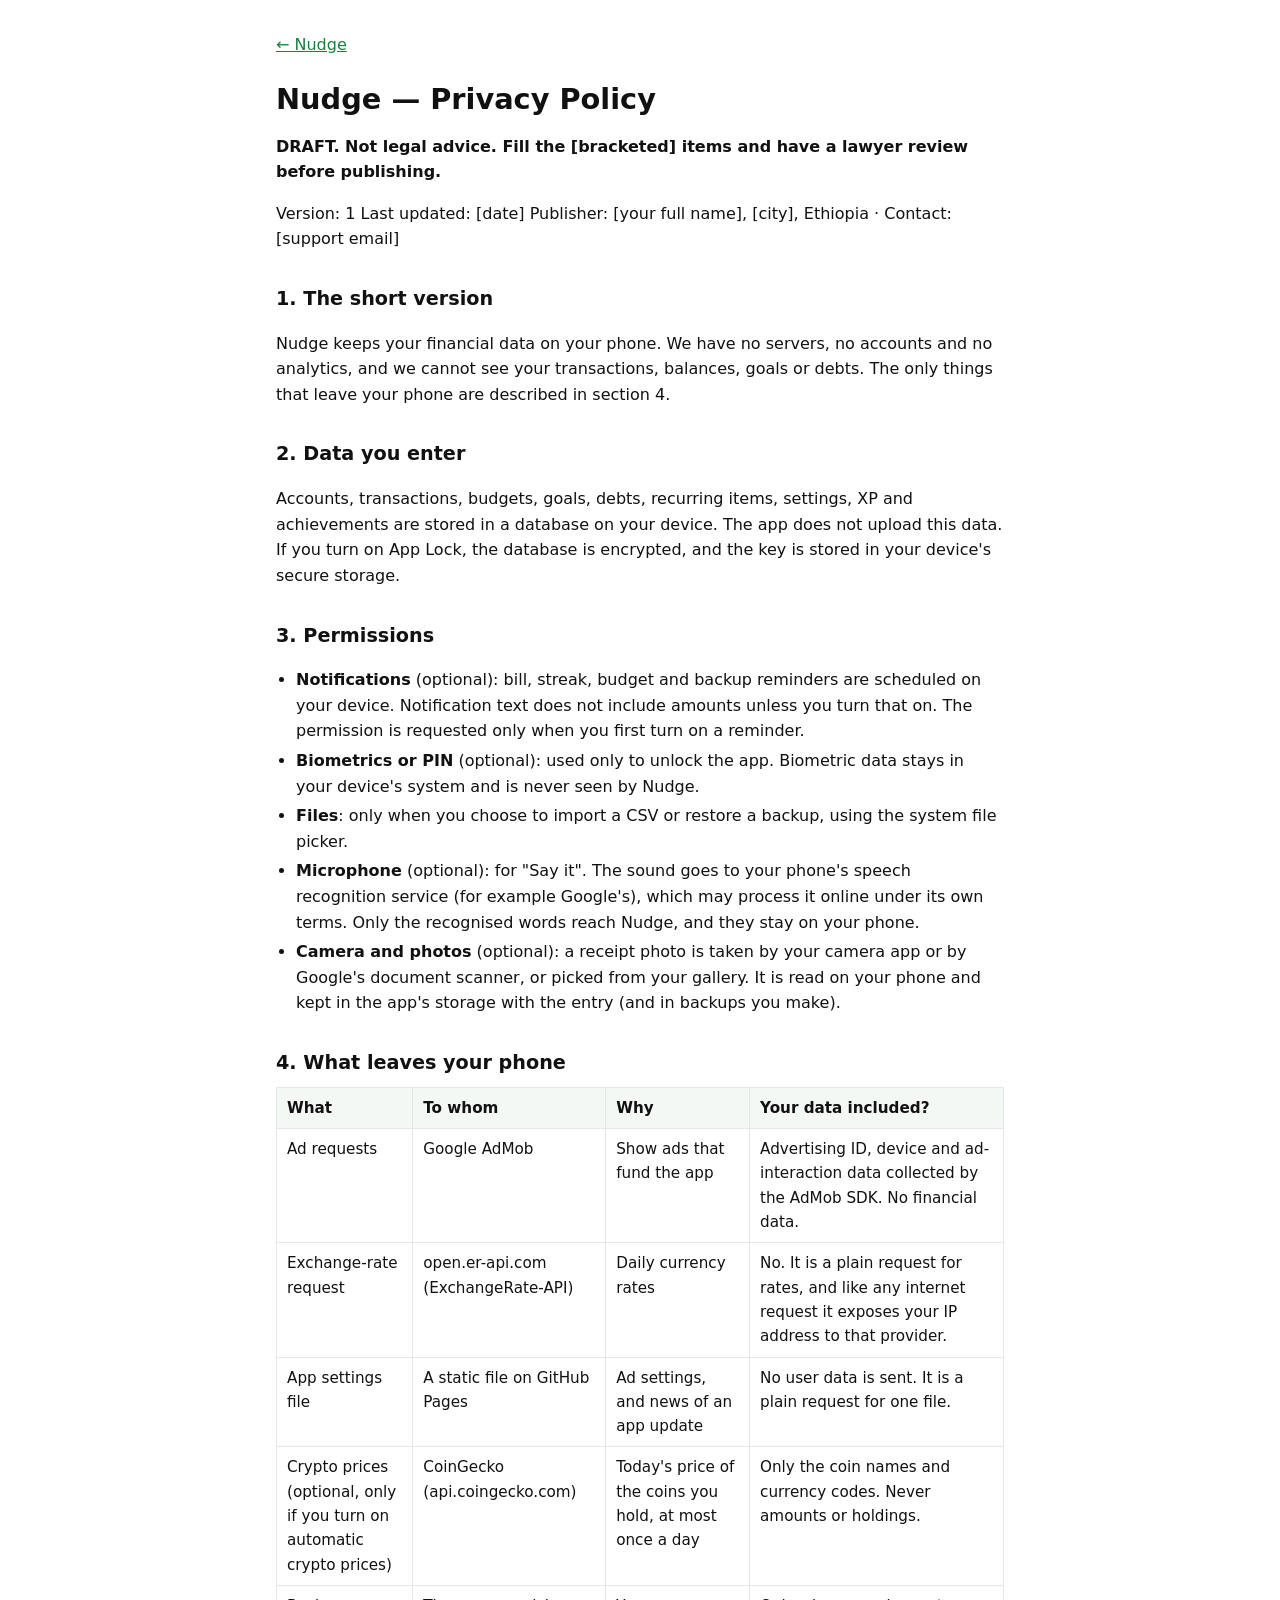
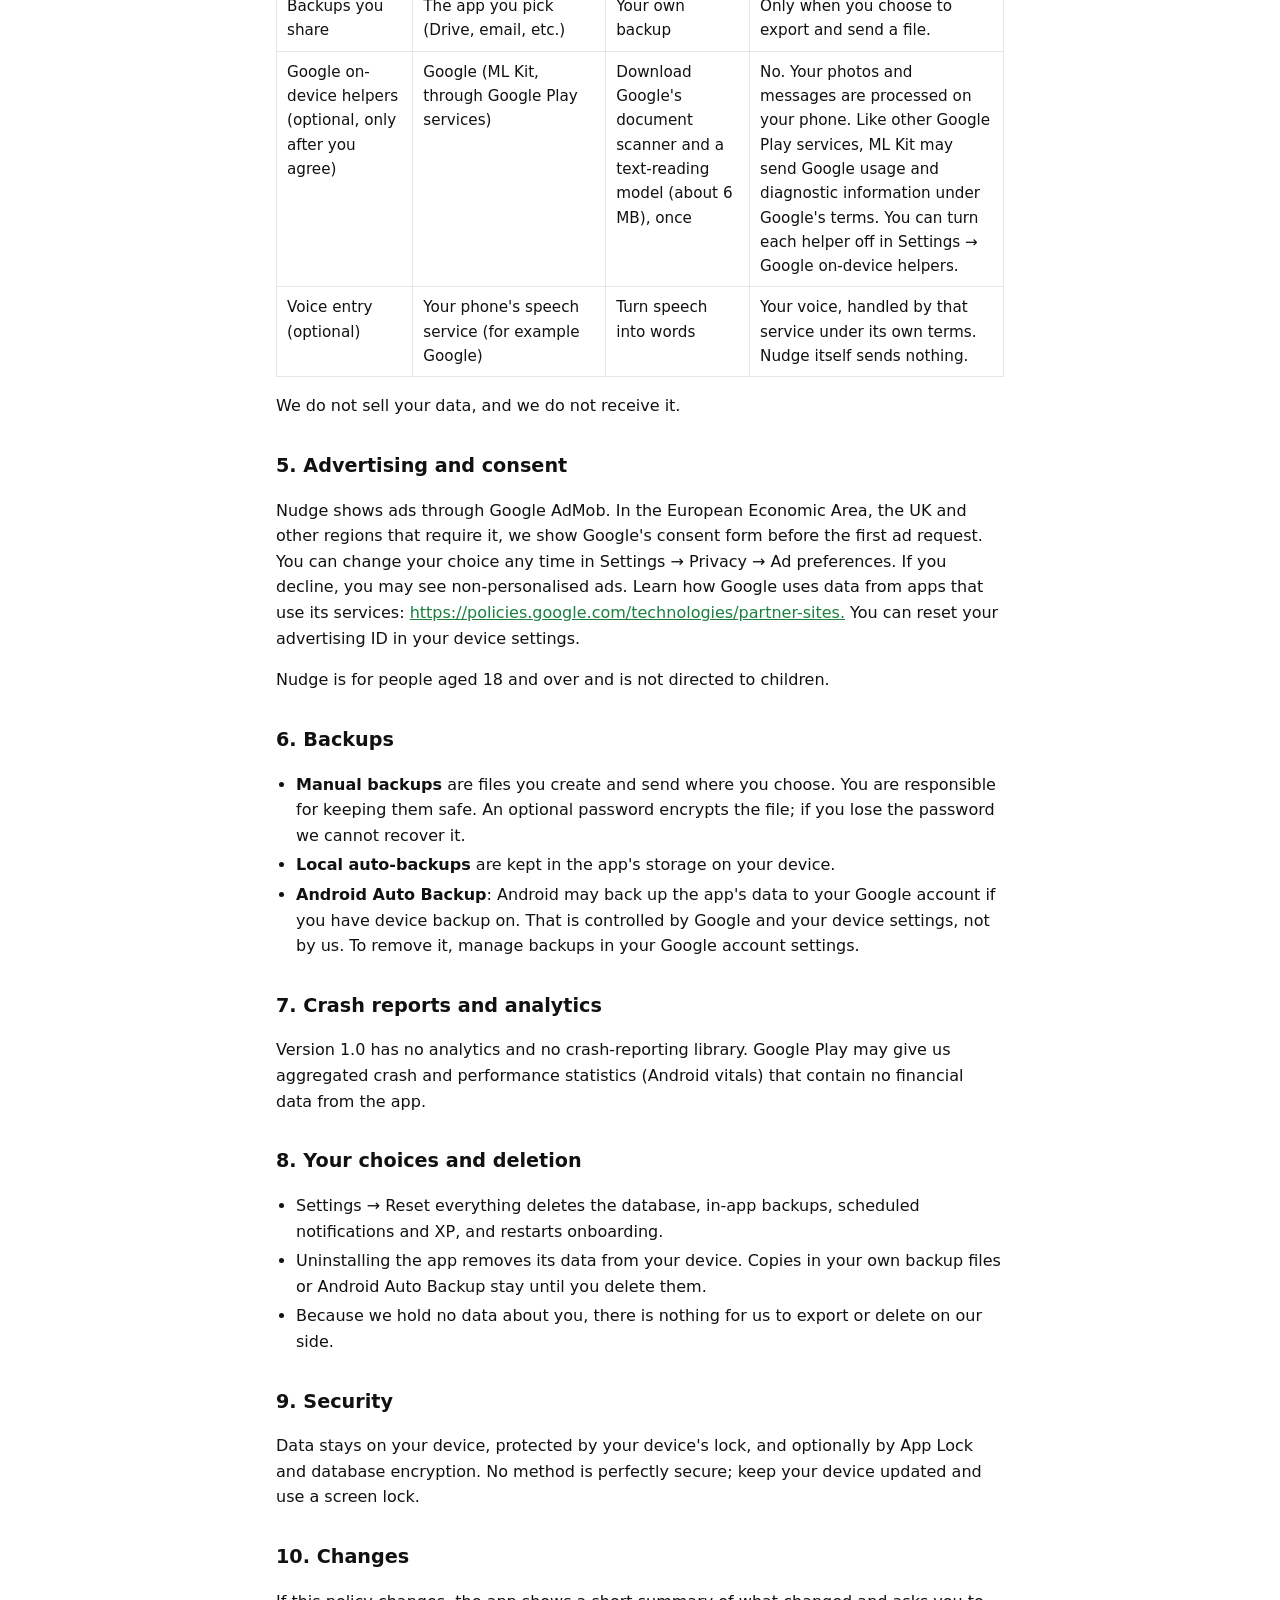
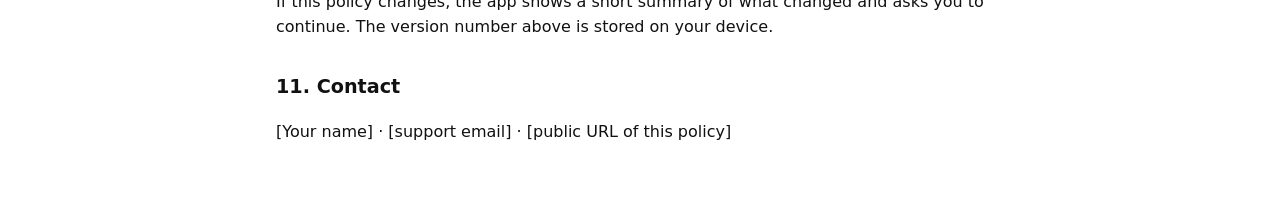
==== privacy/index.html @ 087120eb "The Nudge website: legal pages and the update file - privacy/ and terms/, built from legal-src/ by b" ====
<!doctype html>
<html lang="en">
<head>
<meta charset="utf-8">
<meta name="viewport" content="width=device-width, initial-scale=1">
<title>Nudge — Privacy Policy</title>
<link rel="stylesheet" href="../style.css">
</head>
<body>
<main>
<p class="back"><a href="../">&larr; Nudge</a></p>
<h1>Nudge — Privacy Policy</h1>
<p><strong>DRAFT. Not legal advice. Fill the [bracketed] items and have a lawyer review before publishing.</strong></p>
<p>Version: 1 Last updated: [date] Publisher: [your full name], [city], Ethiopia · Contact: [support email]</p>
<h2>1. The short version</h2>
<p>Nudge keeps your financial data on your phone. We have no servers, no accounts and no analytics, and we cannot see your transactions, balances, goals or debts. The only things that leave your phone are described in section 4.</p>
<h2>2. Data you enter</h2>
<p>Accounts, transactions, budgets, goals, debts, recurring items, settings, XP and achievements are stored in a database on your device. The app does not upload this data. If you turn on App Lock, the database is encrypted, and the key is stored in your device's secure storage.</p>
<h2>3. Permissions</h2>
<ul><li><strong>Notifications</strong> (optional): bill, streak, budget and backup reminders are scheduled on your device. Notification text does not include amounts unless you turn that on. The permission is requested only when you first turn on a reminder.</li><li><strong>Biometrics or PIN</strong> (optional): used only to unlock the app. Biometric data stays in your device's system and is never seen by Nudge.</li><li><strong>Files</strong>: only when you choose to import a CSV or restore a backup, using the system file picker.</li><li><strong>Microphone</strong> (optional): for "Say it". The sound goes to your phone's speech recognition service (for example Google's), which may process it online under its own terms. Only the recognised words reach Nudge, and they stay on your phone.</li><li><strong>Camera and photos</strong> (optional): a receipt photo is taken by your camera app or by Google's document scanner, or picked from your gallery. It is read on your phone and kept in the app's storage with the entry (and in backups you make).</li></ul>
<h2>4. What leaves your phone</h2>
<div class="table"><table>
<thead><tr><th>What</th><th>To whom</th><th>Why</th><th>Your data included?</th></tr></thead><tbody>
<tr><td>Ad requests</td><td>Google AdMob</td><td>Show ads that fund the app</td><td>Advertising ID, device and ad-interaction data collected by the AdMob SDK. No financial data.</td></tr>
<tr><td>Exchange-rate request</td><td>open.er-api.com (ExchangeRate-API)</td><td>Daily currency rates</td><td>No. It is a plain request for rates, and like any internet request it exposes your IP address to that provider.</td></tr>
<tr><td>App settings file</td><td>A static file on GitHub Pages</td><td>Ad settings, and news of an app update</td><td>No user data is sent. It is a plain request for one file.</td></tr>
<tr><td>Crypto prices (optional, only if you turn on automatic crypto prices)</td><td>CoinGecko (api.coingecko.com)</td><td>Today's price of the coins you hold, at most once a day</td><td>Only the coin names and currency codes. Never amounts or holdings.</td></tr>
<tr><td>Backups you share</td><td>The app you pick (Drive, email, etc.)</td><td>Your own backup</td><td>Only when you choose to export and send a file.</td></tr>
<tr><td>Google on-device helpers (optional, only after you agree)</td><td>Google (ML Kit, through Google Play services)</td><td>Download Google's document scanner and a text-reading model (about 6 MB), once</td><td>No. Your photos and messages are processed on your phone. Like other Google Play services, ML Kit may send Google usage and diagnostic information under Google's terms. You can turn each helper off in Settings → Google on-device helpers.</td></tr>
<tr><td>Voice entry (optional)</td><td>Your phone's speech service (for example Google)</td><td>Turn speech into words</td><td>Your voice, handled by that service under its own terms. Nudge itself sends nothing.</td></tr>
</tbody></table></div>
<p>We do not sell your data, and we do not receive it.</p>
<h2>5. Advertising and consent</h2>
<p>Nudge shows ads through Google AdMob. In the European Economic Area, the UK and other regions that require it, we show Google's consent form before the first ad request. You can change your choice any time in Settings → Privacy → Ad preferences. If you decline, you may see non-personalised ads. Learn how Google uses data from apps that use its services: <a href="https://policies.google.com/technologies/partner-sites.">https://policies.google.com/technologies/partner-sites.</a> You can reset your advertising ID in your device settings.</p>
<p>Nudge is for people aged 18 and over and is not directed to children.</p>
<h2>6. Backups</h2>
<ul><li><strong>Manual backups</strong> are files you create and send where you choose. You are responsible for keeping them safe. An optional password encrypts the file; if you lose the password we cannot recover it.</li><li><strong>Local auto-backups</strong> are kept in the app's storage on your device.</li><li><strong>Android Auto Backup</strong>: Android may back up the app's data to your Google account if you have device backup on. That is controlled by Google and your device settings, not by us. To remove it, manage backups in your Google account settings.</li></ul>
<h2>7. Crash reports and analytics</h2>
<p>Version 1.0 has no analytics and no crash-reporting library. Google Play may give us aggregated crash and performance statistics (Android vitals) that contain no financial data from the app.</p>
<h2>8. Your choices and deletion</h2>
<ul><li>Settings → Reset everything deletes the database, in-app backups, scheduled notifications and XP, and restarts onboarding.</li><li>Uninstalling the app removes its data from your device. Copies in your own backup files or Android Auto Backup stay until you delete them.</li><li>Because we hold no data about you, there is nothing for us to export or delete on our side.</li></ul>
<h2>9. Security</h2>
<p>Data stays on your device, protected by your device's lock, and optionally by App Lock and database encryption. No method is perfectly secure; keep your device updated and use a screen lock.</p>
<h2>10. Changes</h2>
<p>If this policy changes, the app shows a short summary of what changed and asks you to continue. The version number above is stored on your device.</p>
<h2>11. Contact</h2>
<p>[Your name] · [support email] · [public URL of this policy]</p>
</main>
</body>
</html>
---- style.css ----
:root {
  --bg: #ffffff;
  --text: #111111;
  --muted: #555555;
  --green: #1b7f3e;
  --line: #e2e8e4;
  --soft: #f3f8f5;
}

@media (prefers-color-scheme: dark) {
  :root {
    --bg: #0f1412;
    --text: #eef3f0;
    --muted: #a7b3ad;
    --green: #5fd38c;
    --line: #26302b;
    --soft: #17201c;
  }
}

* { box-sizing: border-box; }

body {
  margin: 0;
  background: var(--bg);
  color: var(--text);
  font: 16px/1.6 system-ui, -apple-system, "Segoe UI", Roboto, sans-serif;
}

main {
  max-width: 760px;
  margin: 0 auto;
  padding: 32px 16px 64px;
}

h1 { font-size: 1.8rem; line-height: 1.25; margin: 0 0 16px; }
h2 { font-size: 1.2rem; margin: 32px 0 8px; }
a { color: var(--green); }
.back { margin: 0 0 24px; }
.muted { color: var(--muted); }

ul { padding-left: 20px; }
li { margin: 4px 0; }

.table { overflow-x: auto; }
table { border-collapse: collapse; width: 100%; font-size: 0.95rem; }
th, td {
  border: 1px solid var(--line);
  padding: 8px 10px;
  text-align: left;
  vertical-align: top;
}
th { background: var(--soft); }

.links { display: grid; gap: 12px; margin-top: 24px; }
.links a {
  display: block;
  padding: 16px;
  border: 1px solid var(--line);
  border-radius: 16px;
  background: var(--soft);
  text-decoration: none;
  font-weight: 600;
}
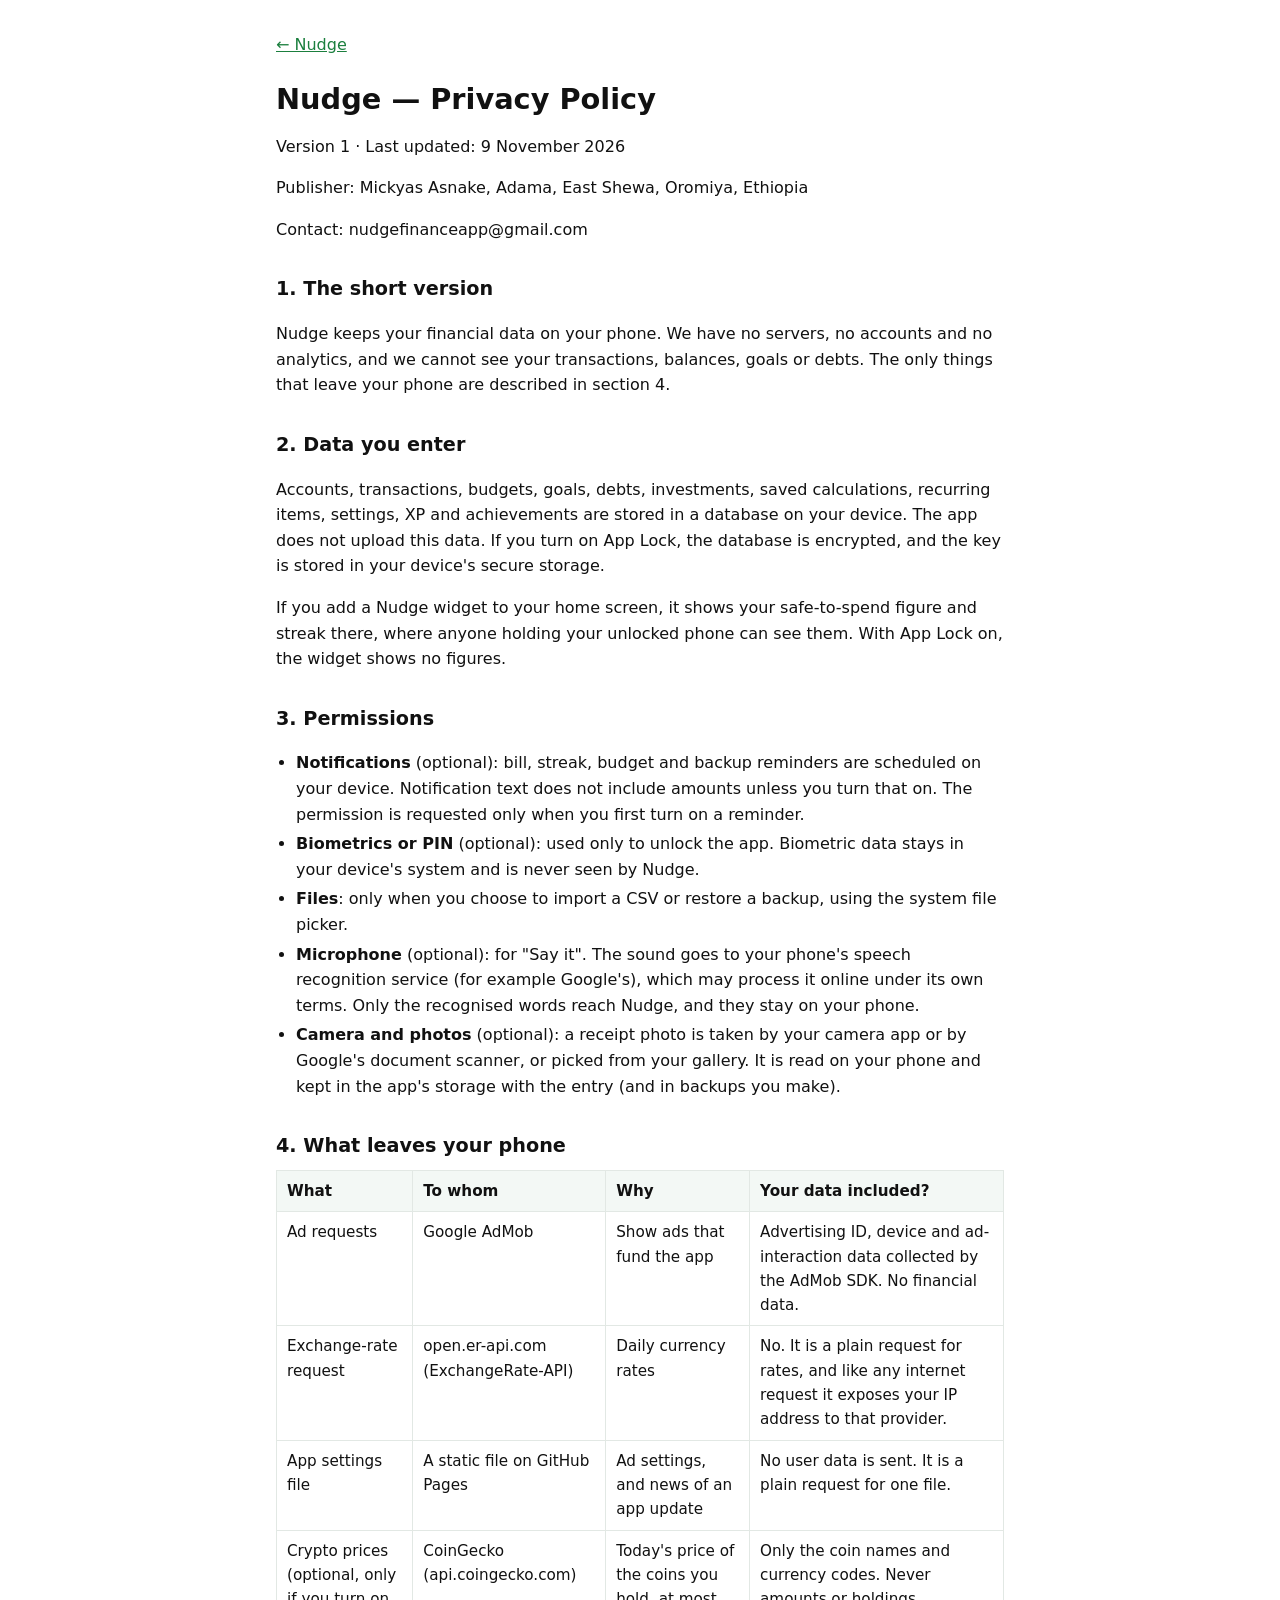
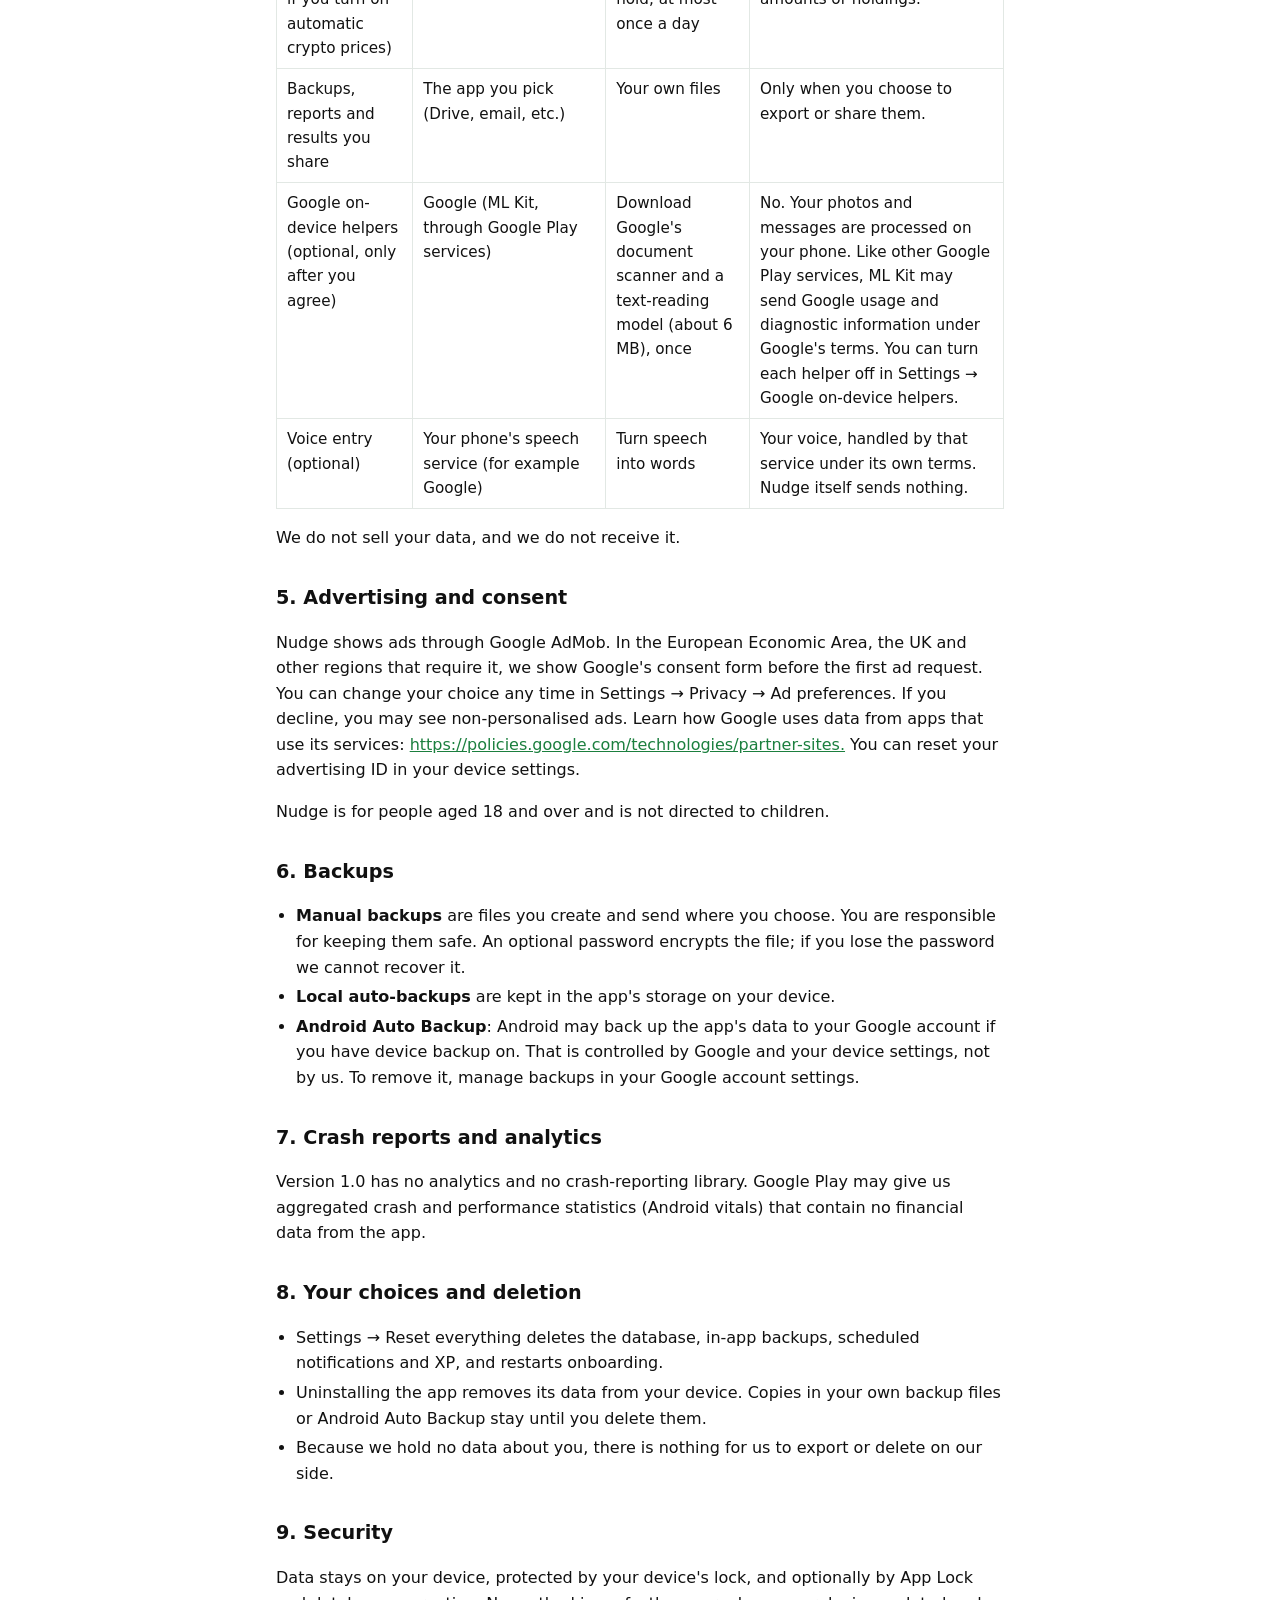
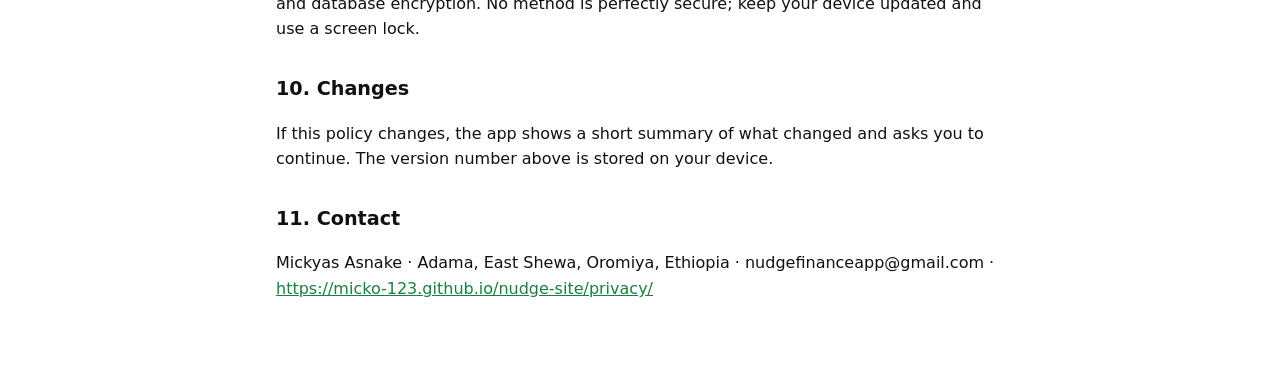
==== commit bd0670a2: "Final Privacy Policy and Terms: publisher, address and support email Co-Authored-By: Claude Opus 5.5" ====
--- a/privacy/index.html
+++ b/privacy/index.html
@@ -10,12 +10,14 @@
 <main>
 <p class="back"><a href="../">&larr; Nudge</a></p>
 <h1>Nudge — Privacy Policy</h1>
-<p><strong>DRAFT. Not legal advice. Fill the [bracketed] items and have a lawyer review before publishing.</strong></p>
-<p>Version: 1 Last updated: [date] Publisher: [your full name], [city], Ethiopia · Contact: [support email]</p>
+<p>Version 1 · Last updated: 9 November 2026</p>
+<p>Publisher: Mickyas Asnake, Adama, East Shewa, Oromiya, Ethiopia</p>
+<p>Contact: nudgefinanceapp@gmail.com</p>
 <h2>1. The short version</h2>
 <p>Nudge keeps your financial data on your phone. We have no servers, no accounts and no analytics, and we cannot see your transactions, balances, goals or debts. The only things that leave your phone are described in section 4.</p>
 <h2>2. Data you enter</h2>
-<p>Accounts, transactions, budgets, goals, debts, recurring items, settings, XP and achievements are stored in a database on your device. The app does not upload this data. If you turn on App Lock, the database is encrypted, and the key is stored in your device's secure storage.</p>
+<p>Accounts, transactions, budgets, goals, debts, investments, saved calculations, recurring items, settings, XP and achievements are stored in a database on your device. The app does not upload this data. If you turn on App Lock, the database is encrypted, and the key is stored in your device's secure storage.</p>
+<p>If you add a Nudge widget to your home screen, it shows your safe-to-spend figure and streak there, where anyone holding your unlocked phone can see them. With App Lock on, the widget shows no figures.</p>
 <h2>3. Permissions</h2>
 <ul><li><strong>Notifications</strong> (optional): bill, streak, budget and backup reminders are scheduled on your device. Notification text does not include amounts unless you turn that on. The permission is requested only when you first turn on a reminder.</li><li><strong>Biometrics or PIN</strong> (optional): used only to unlock the app. Biometric data stays in your device's system and is never seen by Nudge.</li><li><strong>Files</strong>: only when you choose to import a CSV or restore a backup, using the system file picker.</li><li><strong>Microphone</strong> (optional): for "Say it". The sound goes to your phone's speech recognition service (for example Google's), which may process it online under its own terms. Only the recognised words reach Nudge, and they stay on your phone.</li><li><strong>Camera and photos</strong> (optional): a receipt photo is taken by your camera app or by Google's document scanner, or picked from your gallery. It is read on your phone and kept in the app's storage with the entry (and in backups you make).</li></ul>
 <h2>4. What leaves your phone</h2>
@@ -25,7 +27,7 @@
 <tr><td>Exchange-rate request</td><td>open.er-api.com (ExchangeRate-API)</td><td>Daily currency rates</td><td>No. It is a plain request for rates, and like any internet request it exposes your IP address to that provider.</td></tr>
 <tr><td>App settings file</td><td>A static file on GitHub Pages</td><td>Ad settings, and news of an app update</td><td>No user data is sent. It is a plain request for one file.</td></tr>
 <tr><td>Crypto prices (optional, only if you turn on automatic crypto prices)</td><td>CoinGecko (api.coingecko.com)</td><td>Today's price of the coins you hold, at most once a day</td><td>Only the coin names and currency codes. Never amounts or holdings.</td></tr>
-<tr><td>Backups you share</td><td>The app you pick (Drive, email, etc.)</td><td>Your own backup</td><td>Only when you choose to export and send a file.</td></tr>
+<tr><td>Backups, reports and results you share</td><td>The app you pick (Drive, email, etc.)</td><td>Your own files</td><td>Only when you choose to export or share them.</td></tr>
 <tr><td>Google on-device helpers (optional, only after you agree)</td><td>Google (ML Kit, through Google Play services)</td><td>Download Google's document scanner and a text-reading model (about 6 MB), once</td><td>No. Your photos and messages are processed on your phone. Like other Google Play services, ML Kit may send Google usage and diagnostic information under Google's terms. You can turn each helper off in Settings → Google on-device helpers.</td></tr>
 <tr><td>Voice entry (optional)</td><td>Your phone's speech service (for example Google)</td><td>Turn speech into words</td><td>Your voice, handled by that service under its own terms. Nudge itself sends nothing.</td></tr>
 </tbody></table></div>
@@ -44,7 +46,7 @@
 <h2>10. Changes</h2>
 <p>If this policy changes, the app shows a short summary of what changed and asks you to continue. The version number above is stored on your device.</p>
 <h2>11. Contact</h2>
-<p>[Your name] · [support email] · [public URL of this policy]</p>
+<p>Mickyas Asnake · Adama, East Shewa, Oromiya, Ethiopia · nudgefinanceapp@gmail.com · <a href="https://micko-123.github.io/nudge-site/privacy/">https://micko-123.github.io/nudge-site/privacy/</a></p>
 </main>
 </body>
 </html>
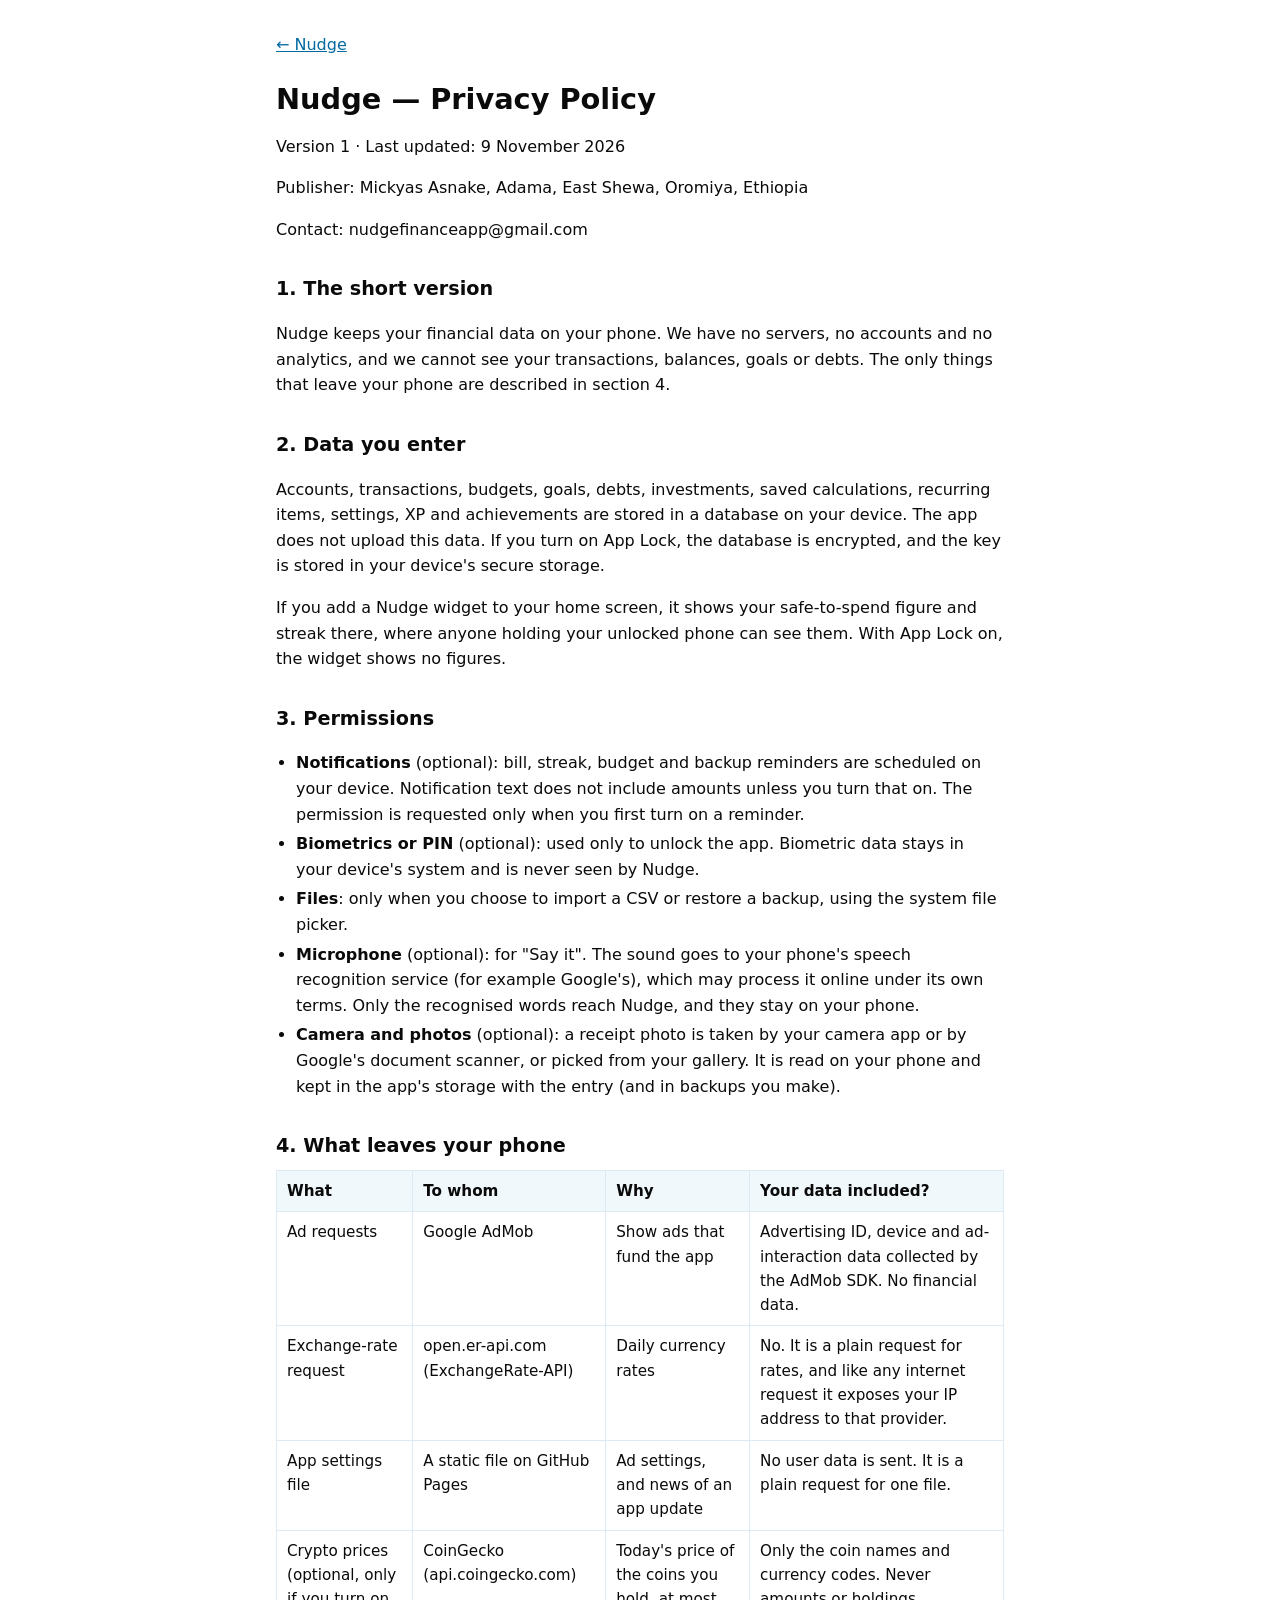
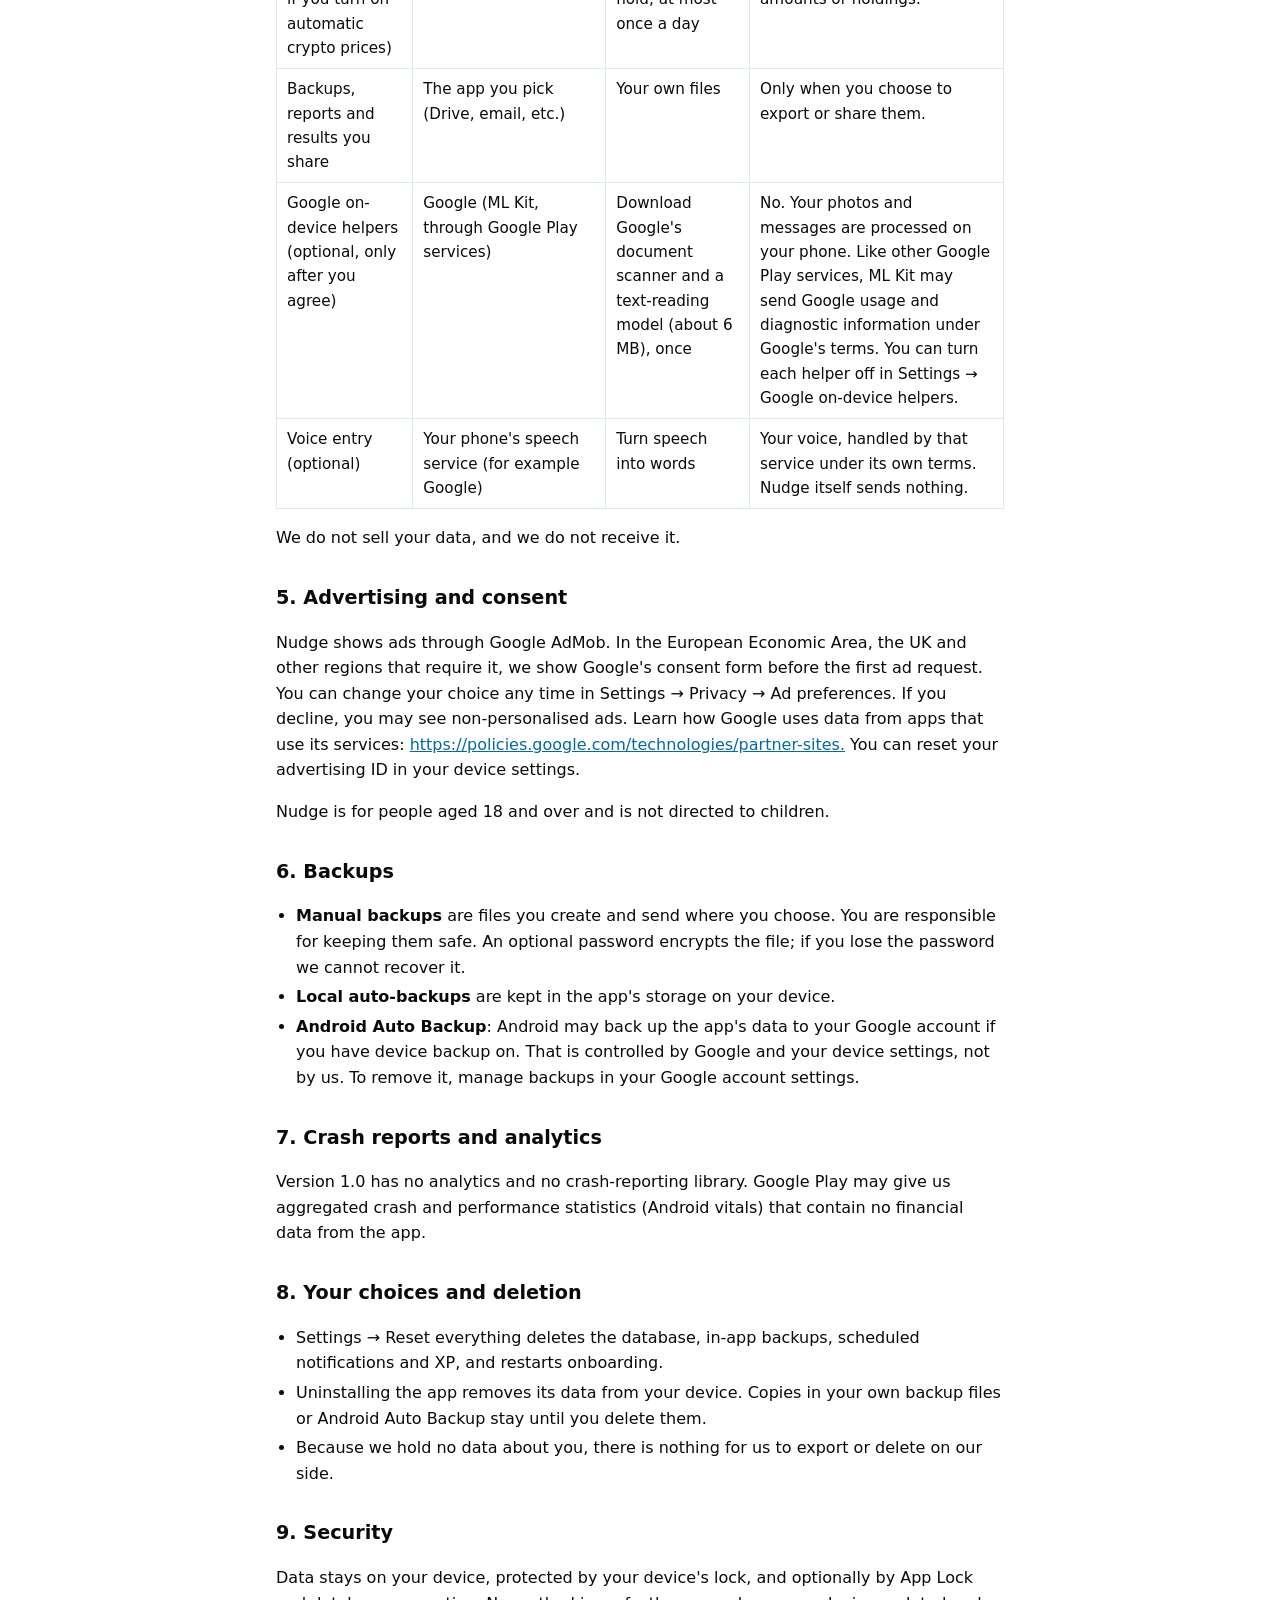
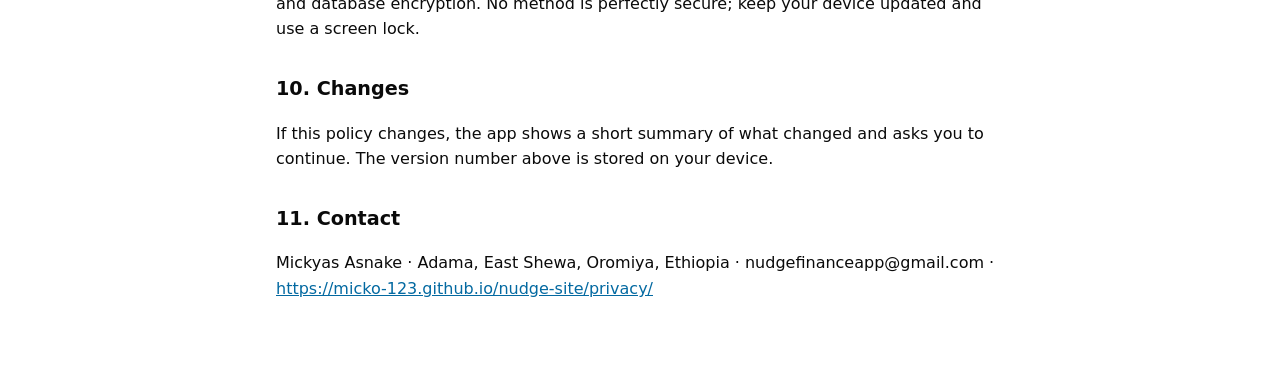
==== commit 7b8bce90: "The app's Ocean colours and new logo - Links and tints use the app's Ocean blue instead of green, in" ====
--- a/privacy/index.html
+++ b/privacy/index.html
@@ -5,6 +5,7 @@
 <meta name="viewport" content="width=device-width, initial-scale=1">
 <title>Nudge — Privacy Policy</title>
 <link rel="stylesheet" href="../style.css">
+<link rel="icon" href="../favicon.svg" type="image/svg+xml">
 </head>
 <body>
 <main>
--- a/style.css
+++ b/style.css
@@ -1,20 +1,20 @@
 :root {
   --bg: #ffffff;
-  --text: #111111;
-  --muted: #555555;
-  --green: #1b7f3e;
-  --line: #e2e8e4;
-  --soft: #f3f8f5;
+  --text: #0a0a0a;
+  --muted: #55616a;
+  --accent: #0369a1;
+  --line: #dcebf3;
+  --soft: #f0f8fc;
 }
 
 @media (prefers-color-scheme: dark) {
   :root {
-    --bg: #0f1412;
-    --text: #eef3f0;
-    --muted: #a7b3ad;
-    --green: #5fd38c;
-    --line: #26302b;
-    --soft: #17201c;
+    --bg: #0a1116;
+    --text: #f3f7f9;
+    --muted: #9fb0ba;
+    --accent: #38bdf8;
+    --line: #25353f;
+    --soft: #101a20;
   }
 }
 
@@ -35,7 +35,7 @@
 
 h1 { font-size: 1.8rem; line-height: 1.25; margin: 0 0 16px; }
 h2 { font-size: 1.2rem; margin: 32px 0 8px; }
-a { color: var(--green); }
+a { color: var(--accent); }
 .back { margin: 0 0 24px; }
 .muted { color: var(--muted); }
 
@@ -62,3 +62,5 @@
   text-decoration: none;
   font-weight: 600;
 }
+
+.logo { display: block; width: 72px; height: 72px; margin: 0 0 16px; }
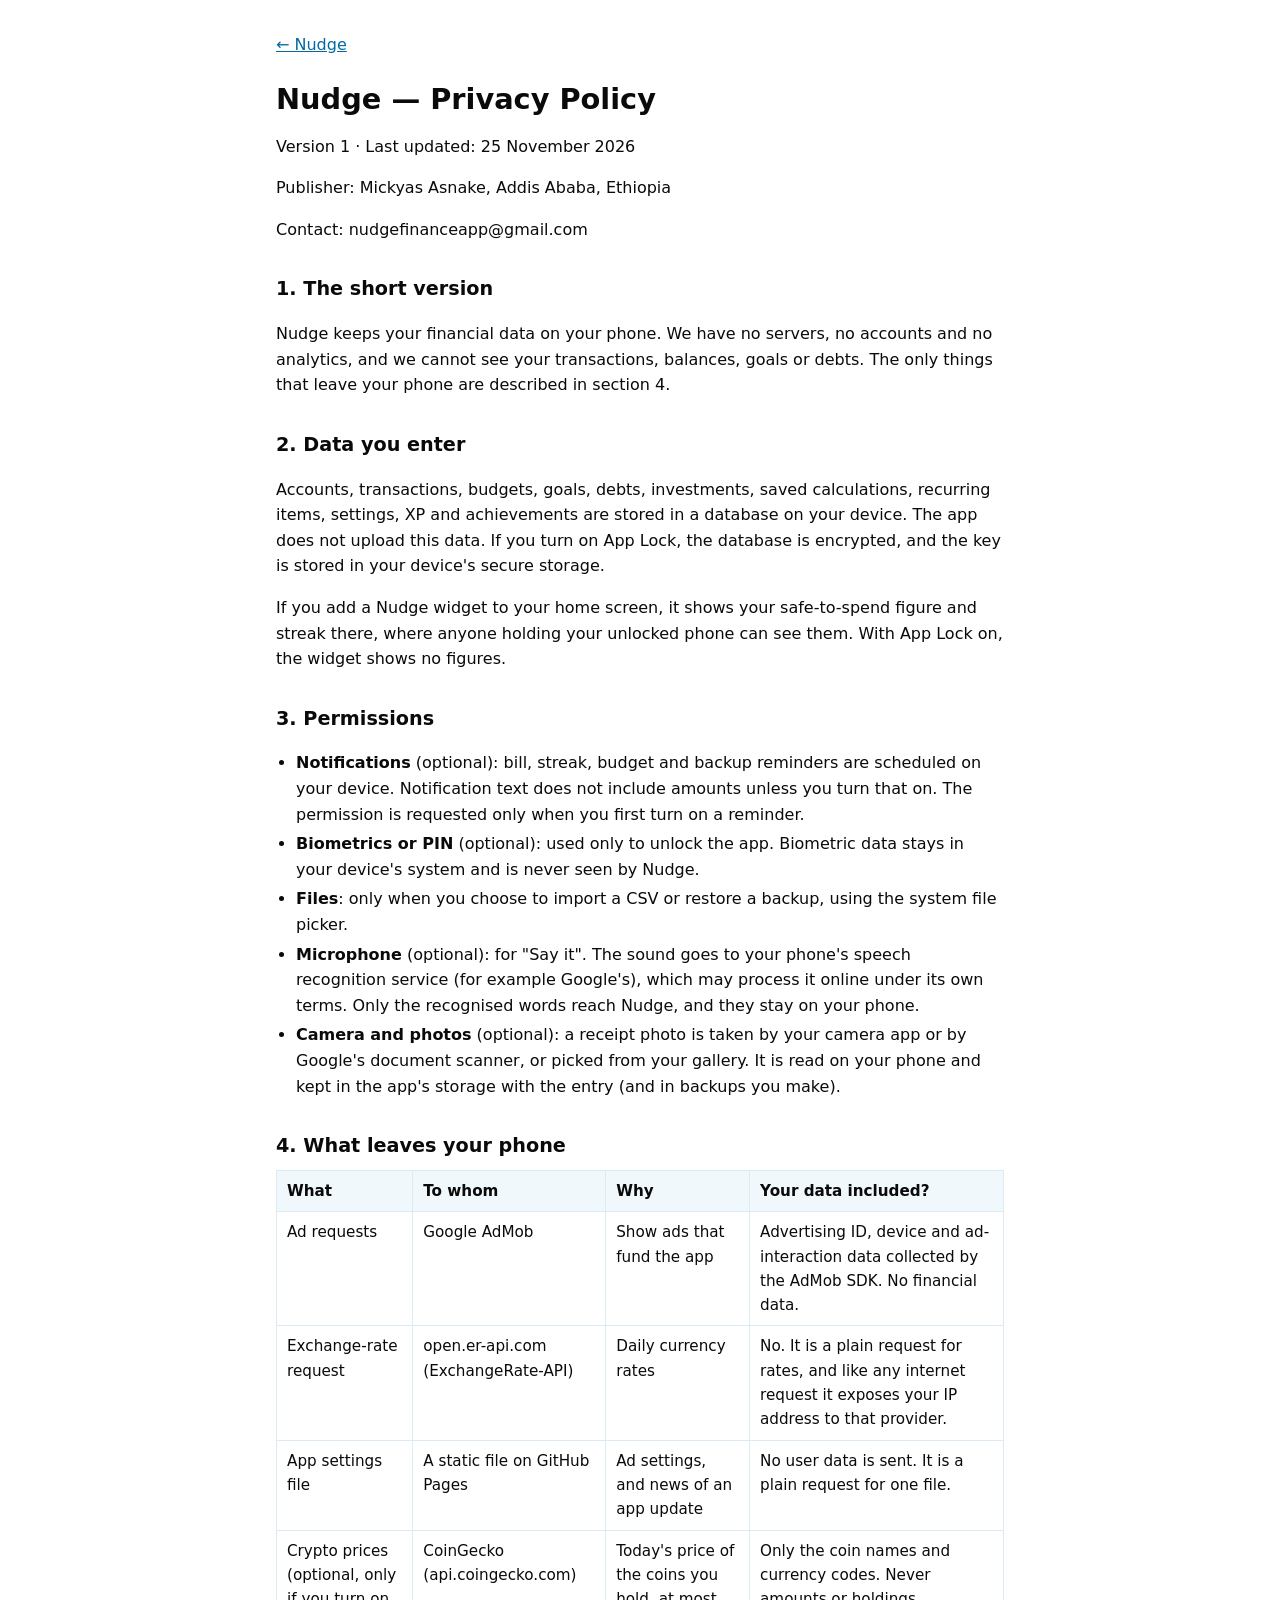
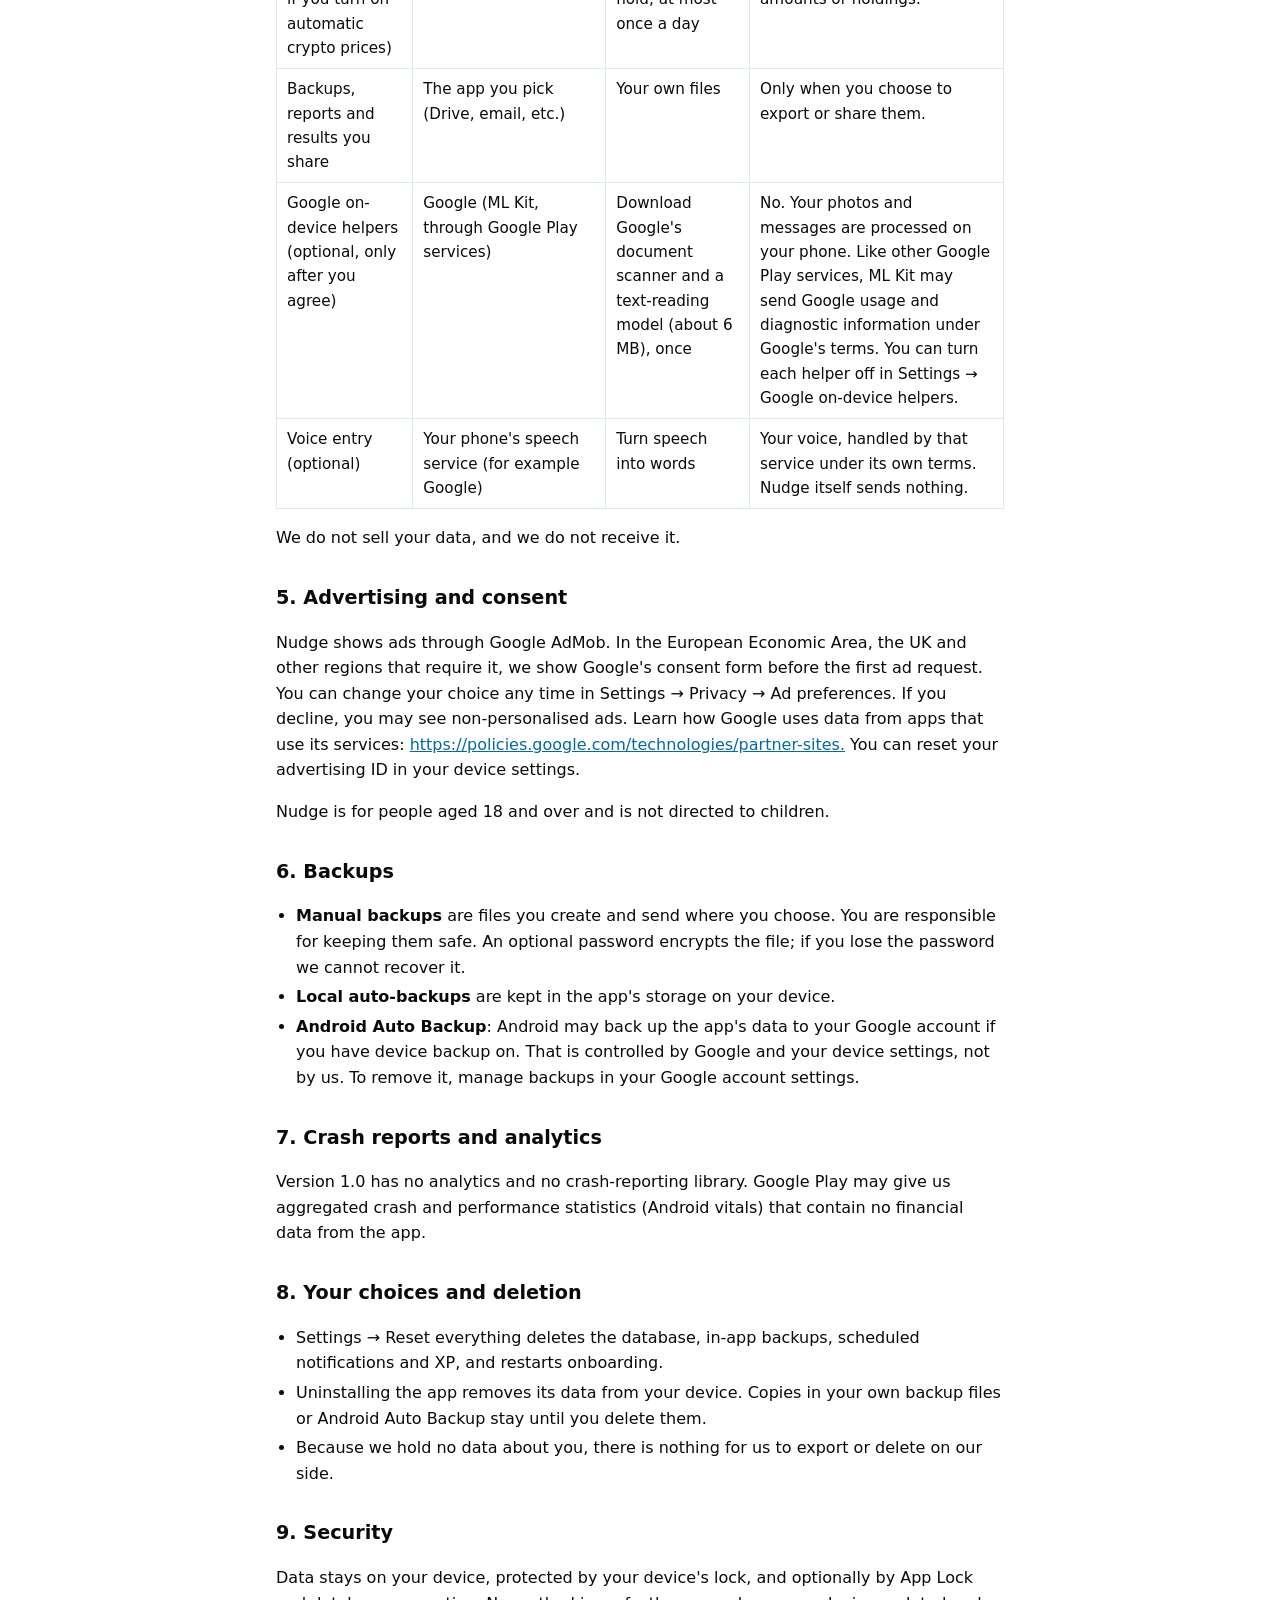
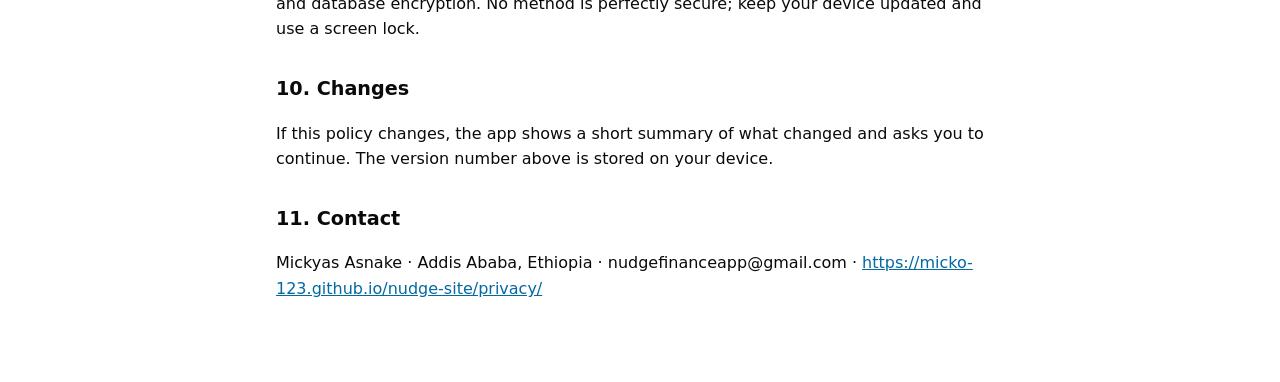
==== commit 38b1a4c1: "Merge branch 'main' into ocean-look" ====
--- a/privacy/index.html
+++ b/privacy/index.html
@@ -6,13 +6,15 @@
 <title>Nudge — Privacy Policy</title>
 <link rel="stylesheet" href="../style.css">
 <link rel="icon" href="../favicon.svg" type="image/svg+xml">
+<link rel="apple-touch-icon" href="../apple-touch-icon.png">
+<meta name="theme-color" content="#0369a1">
 </head>
 <body>
 <main>
 <p class="back"><a href="../">&larr; Nudge</a></p>
 <h1>Nudge — Privacy Policy</h1>
-<p>Version 1 · Last updated: 9 November 2026</p>
-<p>Publisher: Mickyas Asnake, Adama, East Shewa, Oromiya, Ethiopia</p>
+<p>Version 1 · Last updated: 25 November 2026</p>
+<p>Publisher: Mickyas Asnake, Addis Ababa, Ethiopia</p>
 <p>Contact: nudgefinanceapp@gmail.com</p>
 <h2>1. The short version</h2>
 <p>Nudge keeps your financial data on your phone. We have no servers, no accounts and no analytics, and we cannot see your transactions, balances, goals or debts. The only things that leave your phone are described in section 4.</p>
@@ -47,7 +49,7 @@
 <h2>10. Changes</h2>
 <p>If this policy changes, the app shows a short summary of what changed and asks you to continue. The version number above is stored on your device.</p>
 <h2>11. Contact</h2>
-<p>Mickyas Asnake · Adama, East Shewa, Oromiya, Ethiopia · nudgefinanceapp@gmail.com · <a href="https://micko-123.github.io/nudge-site/privacy/">https://micko-123.github.io/nudge-site/privacy/</a></p>
+<p>Mickyas Asnake · Addis Ababa, Ethiopia · nudgefinanceapp@gmail.com · <a href="https://micko-123.github.io/nudge-site/privacy/">https://micko-123.github.io/nudge-site/privacy/</a></p>
 </main>
 </body>
 </html>
